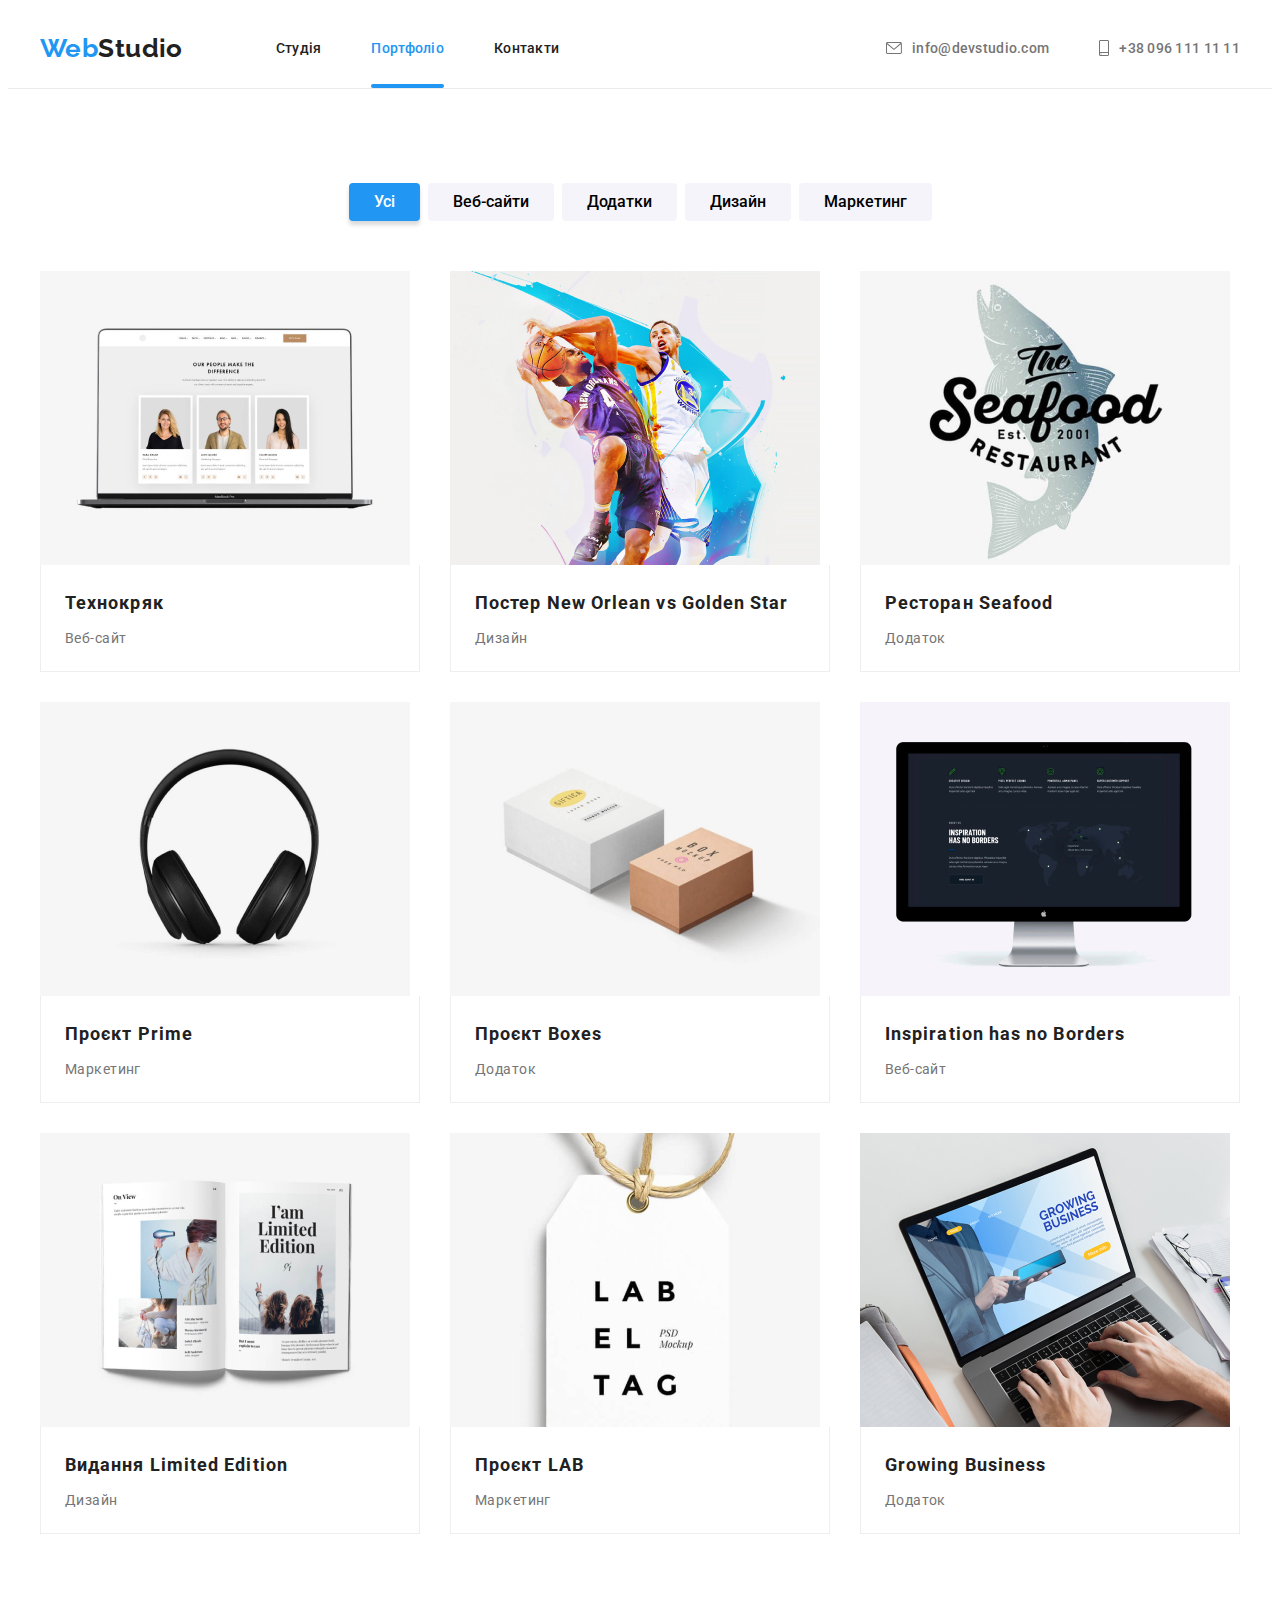
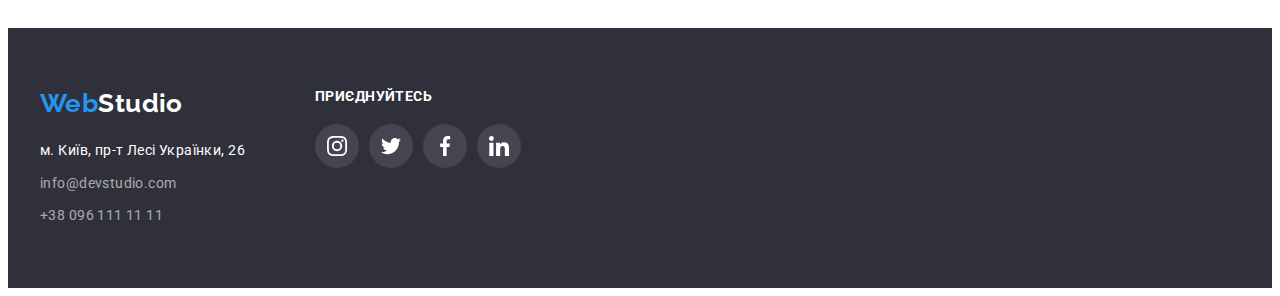
==== portfolio.html @ 5dc272d8 "HW6" ====
<!DOCTYPE html>
<html lang="uk">
  <head>
    <meta charset="UTF-8" />
    <meta http-equiv="X-UA-Compatible" content="IE=edge" />
    <meta name="viewport" content="width=device-width, initial-scale=1.0" />

    <title>Document</title>
    <link
      href="https://fonts.googleapis.com/css2?family=Raleway:wght@700&family=Roboto:wght@400;500;700;900&display=swap"
      rel="stylesheet"
    />
    <link
      rel="stylesheet"
      href="https://cdnjs.cloudflare.com/ajax/libs/modern-normalize/1.1.0/modern-normalize.min.css"
      integrity="sha512-wpPYUAdjBVSE4KJnH1VR1HeZfpl1ub8YT/NKx4PuQ5NmX2tKuGu6U/JRp5y+Y8XG2tV+wKQpNHVUX03MfMFn9Q=="
      crossorigin="anonymous"
      referrerpolicy="no-referrer"
    />
    <link rel="stylesheet" href="./css/styles.css" />
  </head>
  <body>
    <header>
      <div class="conteiner mein">
        <a class="logo" href="#"><span class="logo-first-word"> Web</span>Studio</a>
        <nav>
          <ul class="header-navigation">
            <li><a href="index.html" class="nav-link-studia">Студія</a></li>
            <li><a href="portfolio.html" class="nav-link-portfolio current">Портфоліо</a></li>
            <li><a href="#" class="nav-link-contacts">Контакти</a></li>
          </ul>
        </nav>
        <ul class="communication-links">
          <li class="communication-links-list">
            <a class="link-icon" href="mailto:info@devstudio.com">
              <svg class="communication-links-icon" width="16" height="18">
                <use href="images/icons.svg#envelope"></use>
              </svg>
              info@devstudio.com</a
            >
          </li>
          <li class="communication-links-list">
            <a class="link-icon" href="tel:+380961111111">
              <svg class="communication-links-icon" width="10" height="18">
                <use href="images/icons.svg#smartphone"></use>
              </svg>
              +38 096 111 11 11
            </a>
          </li>
        </ul>
      </div>
    </header>

    <main>
      <section class="sect-portfolio">
        <div class="conteiner">
          <h1>Портфоліо</h1>
          <ul class="portfolio-button-filter">
            <li>
              <button class="filter-button-all current" type="button">Усі</button>
            </li>
            <li>
              <button type="button">Веб-сайти</button>
            </li>
            <li>
              <button type="button">Додатки</button>
            </li>
            <li>
              <button type="button">Дизайн</button>
            </li>
            <li>
              <button type="button">Маркетинг</button>
            </li>
          </ul>

          <ul class="list-portfolio">
            <li class="list-portfolio-item">
              <a class="list-portfolio-item-link" href="#">
                <div class="list-portfolio-img-overlay">
                  <img src="images/portfolio-website-.jpg" alt="Ноутбук" width="370" height="294" />
                  <div class="list-portfolio-overlay">
                    <p>
                      Ресурс пропонує комплексні пропозиції з різним рівнем функціоналу та сервісів.
                      Все це дозволить відвідувачу отримати вичерпні відомості про компанію чи
                      приватну особу.
                    </p>
                  </div>
                </div>
                <div class="portfolio-box-text">
                  <h2>Технокряк</h2>
                  <p>Веб-сайт</p>
                </div>
              </a>
            </li>
            <li class="list-portfolio-item">
              <a class="list-portfolio-item-link" href="#">
                <div class="list-portfolio-img-overlay">
                  <img
                    src="images/portfolio-new-orleans-golden-star-poster.jpg"
                    alt="Баскетболісти"
                    width="370"
                    height="294"
                  />

                  <div class="list-portfolio-overlay">
                    <p>
                      Ресурс пропонує комплексні пропозиції з різним рівнем функціоналу та сервісів.
                      Все це дозволить відвідувачу отримати вичерпні відомості про компанію чи
                      приватну особу.
                    </p>
                  </div>
                </div>

                <div class="portfolio-box-text">
                  <h2>Постер New Orlean vs Golden Star</h2>
                  <p>Дизайн</p>
                </div>
              </a>
            </li>
            <li class="list-portfolio-item">
              <a class="list-portfolio-item-link" href="#">
                <div class="list-portfolio-img-overlay">
                  <img
                    src="images/portfolio-seafood-restaurant.jpg"
                    alt="Логотип ресторану"
                    width="370"
                    height="294"
                  />
                  <div class="list-portfolio-overlay">
                    <p>
                      Ресурс пропонує комплексні пропозиції з різним рівнем функціоналу та сервісів.
                      Все це дозволить відвідувачу отримати вичерпні відомості про компанію чи
                      приватну особу.
                    </p>
                  </div>
                </div>
                <div class="portfolio-box-text">
                  <h2>Ресторан Seafood</h2>
                  <p>Додаток</p>
                  <p></p>
                </div>
              </a>
            </li>
            <li class="list-portfolio-item">
              <a class="list-portfolio-item-link" href="#">
                <div class="list-portfolio-img-overlay">
                  <img
                    src="images/portfolio-project-prime.jpg"
                    alt="Навушники"
                    width="370"
                    height="294"
                  />
                  <div class="list-portfolio-overlay">
                    <p>
                      Ресурс пропонує комплексні пропозиції з різним рівнем функціоналу та сервісів.
                      Все це дозволить відвідувачу отримати вичерпні відомості про компанію чи
                      приватну особу.
                    </p>
                  </div>
                </div>
                <div class="portfolio-box-text">
                  <h2>Проєкт Prime</h2>
                  <p>Маркетинг</p>
                </div>
              </a>
            </li>
            <li class="list-portfolio-item">
              <a class="list-portfolio-item-link" href="#">
                <div class="list-portfolio-img-overlay">
                  <img
                    src="images/portfolio-project-boxes.jpg"
                    alt="Коробки"
                    width="370"
                    height="294"
                  />
                  <div class="list-portfolio-overlay">
                    <p>
                      Ресурс пропонує комплексні пропозиції з різним рівнем функціоналу та сервісів.
                      Все це дозволить відвідувачу отримати вичерпні відомості про компанію чи
                      приватну особу.
                    </p>
                  </div>
                </div>
                <div class="portfolio-box-text">
                  <h2>Проєкт Boxes</h2>
                  <p>Додаток</p>
                </div>
              </a>
            </li>
            <li class="list-portfolio-item">
              <a class="list-portfolio-item-link" href="#">
                <div class="list-portfolio-img-overlay">
                  <img
                    src="images/portfolio-inspiration-borders.jpg"
                    alt="Компьютер"
                    width="370"
                    height="294"
                  />
                  <div class="list-portfolio-overlay">
                    <p>
                      Ресурс пропонує комплексні пропозиції з різним рівнем функціоналу та сервісів.
                      Все це дозволить відвідувачу отримати вичерпні відомості про компанію чи
                      приватну особу.
                    </p>
                  </div>
                </div>
                <div class="portfolio-box-text">
                  <h2>Inspiration has no Borders</h2>
                  <p>Веб-сайт</p>
                </div>
              </a>
            </li>
            <li class="list-portfolio-item">
              <a class="list-portfolio-item-link" href="#">
                <div class="list-portfolio-img-overlay">
                  <img
                    src="images/portfolio-limited-edition.jpg"
                    alt="Журнал"
                    width="370"
                    height="294"
                  />
                  <div class="list-portfolio-overlay">
                    <p>
                      Ресурс пропонує комплексні пропозиції з різним рівнем функціоналу та сервісів.
                      Все це дозволить відвідувачу отримати вичерпні відомості про компанію чи
                      приватну особу.
                    </p>
                  </div>
                </div>
                <div class="portfolio-box-text">
                  <h2>Видання Limited Edition</h2>
                  <p>Дизайн</p>
                </div>
              </a>
            </li>
            <li class="list-portfolio-item">
              <a class="list-portfolio-item-link" href="#">
                <div class="list-portfolio-img-overlay">
                  <img
                    src="images/portfolio-lab.jpg"
                    alt="Етикетка проекту"
                    width="370"
                    height="294"
                  />
                  <div class="list-portfolio-overlay">
                    <p>
                      Ресурс пропонує комплексні пропозиції з різним рівнем функціоналу та сервісів.
                      Все це дозволить відвідувачу отримати вичерпні відомості про компанію чи
                      приватну особу.
                    </p>
                  </div>
                </div>
                <div class="portfolio-box-text">
                  <h2>Проєкт LAB</h2>
                  <p>Маркетинг</p>
                </div>
              </a>
            </li>
            <li class="list-portfolio-item">
              <a class="list-portfolio-item-link" href="#">
                <div class="list-portfolio-img-overlay">
                  <img
                    src="images/portfolio-growing-business.jpg"
                    alt="Людина працює за ноутбуком"
                    width="370"
                    height="294"
                  />
                  <div class="list-portfolio-overlay">
                    <p>
                      Ресурс пропонує комплексні пропозиції з різним рівнем функціоналу та сервісів.
                      Все це дозволить відвідувачу отримати вичерпні відомості про компанію чи
                      приватну особу.
                    </p>
                  </div>
                </div>
                <div class="portfolio-box-text">
                  <h2>Growing Business</h2>
                  <p>Додаток</p>
                </div>
              </a>
            </li>
          </ul>
        </div>
      </section>
    </main>

    <footer>
      <div class="conteiner footer">
        <div class="footer-first-block-logo-address">
          <a class="logo" href="#"
            ><span class="logo-first-word">Web</span
            ><span class="logo-footer-second-word">Studio</span></a
          >
          <address>
            <p>м. Київ, пр-т Лесі Українки, 26</p>
            <ul class="footer-communication-links">
              <li>
                <a href="mailto:info@devstudio.com">info@devstudio.com</a>
              </li>
              <li>
                <a href="tel:+380961111111"> +38 096 111 11 11 </a>
              </li>
            </ul>
          </address>
        </div>
        <div class="footer-second-block-link-social">
          <h3>ПРИЄДНУЙТЕСЬ</h3>
          <ul class="footer-second-block-link-social-list">
            <li>
              <a
                class="footer-second-block-link-social-list-item"
                href="https://instagram.com"
                aria-label="Twitter"
                target="_blank"
                rel="noopener noreferrer"
              >
                <svg class="item-icon" width="20" height="20">
                  <use href="images/icons.svg#instagram"></use>
                </svg>
              </a>
            </li>
            <li>
              <a
                class="footer-second-block-link-social-list-item twitter"
                href="https://instagram.com"
                aria-label="Twitter"
                target="_blank"
                rel="noopener noreferrer"
              >
                <svg class="item-icon" width="20" height="20">
                  <use href="images/icons.svg#twitter"></use>
                </svg>
              </a>
            </li>
            <li>
              <a
                class="footer-second-block-link-social-list-item"
                href="https://instagram.com"
                aria-label="Twitter"
                target="_blank"
                rel="noopener noreferrer"
              >
                <svg class="item-icon" width="20" height="20">
                  <use href="images/icons.svg#facebook"></use>
                </svg>
              </a>
            </li>
            <li>
              <a
                class="footer-second-block-link-social-list-item"
                href="https://instagram.com"
                aria-label="Twitter"
                target="_blank"
                rel="noopener noreferrer"
              >
                <svg class="item-icon" width="20" height="20">
                  <use href="images/icons.svg#linkedin"></use>
                </svg>
              </a>
            </li>
          </ul>
        </div>
      </div>
    </footer>
  </body>
</html>
---- css/styles.css ----
body {
  font-family: 'Roboto', sans-serif;
  font-size: 14px;
  letter-spacing: 0.03em;
}
li {
  list-style-type: none;
}
a {
  text-decoration: none;
}
img {
  display: block;
  max-width: 100%;
  height: auto;
}
ul {
  margin-top: 0;
  margin-bottom: 0;
  padding-left: 0;
}
h1,
h2,
h3,
h4,
h5,
h6 {
  margin-top: 0;
  margin-bottom: 0;
}
p {
  margin-top: 0;
  margin-bottom: 0;
}

/* ЗМІННІ*/
:root {
  --brand-color: #2196f3;
  --main-text-color: #212121;
  --second-text-color: #757575;
  --footer-background-color: #2f303a;
  --last-text-color: #ffffff;
  --second-background-color: #f5f4fa;
  --footer-text-color: rgba(255, 255, 255, 0.6);
  --fill-main-color: #AFB1B8;
  
}
/*ОБМЕЖУЮЧИЙ КОНТЕЙНЕР*/
.conteiner {
  max-width: 1200px;
  padding-left: 15px;
  padding-right: 15px;
  margin-left: auto;
  margin-right: auto;
}

/*ШАПКА САЙТУ*/
header {
  border-bottom: 1px solid #ececec;
  height: 80px;
}
.mein {
  display: flex;
  align-items: center;
}

nav > ul {
  display: flex;
}
.communication-links {
  display: flex;
  margin-left: auto;
}

.logo {
  color: var(--main-text-color);
  font-weight: 700;
  font-size: 26px;
  line-height: 1.17;
  font-family: 'Raleway', sans-serif;
}
.logo-first-word {
  color: var(--brand-color);
  font-weight: 700;
}
.header-navigation {
  margin-left: 93px;
}

.header-navigation li {
  display: flex;
  margin-right: 50px;
}
.header-navigation li:last-child {
  margin-right: 0px;
}
.header-navigation a {
  display: block;
  padding-top: 32px;
  padding-bottom: 32px;
  color: var(--main-text-color);
  line-height: 1.17;
  letter-spacing: 0.02em;
  font-weight: 500;
  transition: color 250ms;
    transition-timing-function: cubic-bezier(0.4, 0, 0.2, 1);
}

.communication-links-list {
  display: flex;
  align-items: center;
}
.communication-links-icon {
  fill: var(--second-text-color);
  margin-right: 10px;
  transition: fill 250ms;
  transition-timing-function: cubic-bezier(0.4, 0, 0.2, 1);
}

.link-icon:hover .communication-links-icon,
.link-icon:focus .communication-links-icon
 {
  fill: var(--brand-color);
}

.communication-links li:first-child {
  margin-right: 50px;
}

.communication-links a {
  display: flex;
  align-items: center;

  color: var(--second-text-color);
  line-height: 1.17;
  font-weight: 500;
  letter-spacing: 0.02em;
  transition: color 250ms;
  transition-timing-function: cubic-bezier(0.4, 0, 0.2, 1);
}


.header-navigation a:hover,
.header-navigation a:focus,
.communication-links a:hover,
.communication-links a:focus {
  color: var(--brand-color);
}


.nav-link-studia,
.nav-link-portfolio {
  position: relative;
}
.nav-link-studia.current::after,
.nav-link-portfolio.current::after {
    content: "";
    position: absolute;
    bottom: 0;
    left: 0;
    display: block;
    width: 100%;
    height: 4px;
    background-color: var(--brand-color);
    border-radius: 10px;

}

.nav-link-studia.current,
.nav-link-portfolio.current {
  color: var(--brand-color);
  
}
/* СЕКЦІЯ ГЕРОЙ */
.tittle {
  margin-left: auto;
  margin-right: auto;
  max-width: 1600px;
  background-color: var(--footer-background-color);
  text-align: center;
  padding-top: 200px;
  padding-bottom: 200px;
  background-image: linear-gradient(to right, rgba(47, 48, 58, 0.4), rgba(47, 48, 58, 0.4)),
    url(../images/Img-tittle.jpg);
  background-repeat: no-repeat;
  background-position: center;
  background-size: cover;
}
.tittle h1 {
  color: var(--last-text-color);
  font-size: 44px;
  line-height: 1.36;
  font-weight: 900;
  text-transform: uppercase;
  width: 696px;
  margin-left: auto;
  margin-right: auto;
}
.tittle-hero-button {
  padding: 10px 32px 10px 32px;
  margin-top: 30px;

  background-color: var(--brand-color);
  color: white;
  font-size: 16px;
  line-height: 1.87;
  font-weight: 700;
  cursor: pointer;
  font-family: inherit;
  letter-spacing: 0.06em;
  background: #2196f3;
  border-radius: 4px;
  border: none;
  box-shadow: 0px 4px 4px rgba(0, 0, 0, 0.15);

  transition: background-color 250ms;
  transition-timing-function: cubic-bezier(0.4, 0, 0.2, 1);
}
.tittle-hero-button:hover {
  background-color: #188ce8;
}
/* Модальне вікно */
.modal-background {
  position: fixed;
  z-index: 100;
  width: 100%;
  height: 100%;
  top: 0;
  left: 0;

  display: flex;
  justify-content: center;
  align-items: center;

  background-image: linear-gradient(to right, rgba(47, 48, 58, 0.5), rgba(47, 48, 58, 0.5));
  backdrop-filter: blur(2px);

  visibility: visible;
  opacity: 1;
  pointer-events: initial;

  transition-property: visibility, opacity, pointer-events;
  transition-duration: 250ms;
  transition-timing-function: cubic-bezier(0.4, 0, 0.2, 1);

}

.is-hidden {
  visibility: hidden;
  opacity: 0;
  pointer-events: none;

}
.modal {
  width: 528px;
  height: 581px;
  background-color: white;
  padding-top: 8px;
  padding-right: 8px;

}
.close-modal {
  display: block;
  width: 30px;
  height: 30px;
  margin-left: auto;
  border: 1px solid rgba(0, 0, 0, 0.1);
  border-radius: 50%;
  cursor: pointer;
  background-color: var(--last-text-color);
 
}
.close-modal:hover .modal-close-button {
  fill: var(--brand-color);
}
.modal-close-button {
  display: block;
  margin: auto;

  transition-property: fill;
  transition-duration: 250ms;
  transition-timing-function: cubic-bezier(0.4, 0, 0.2, 1);
}
.call-form {
 padding-right: 40px;
 padding-left: 40px;
 padding-bottom: 40px;
}
.call-form h2 {
  margin-bottom: 12px;
  font-size: 20px;
}

.call-form-input {
  width: 100%;
  margin-bottom: 10px;
  padding-left: 40px;
  height: 40px;
  border: none;
  outline: 1px solid rgba(33, 33, 33, 0.2);
  border-radius: 4px;
  transition-property: outline;
  transition-duration: 250ms;
  transition-timing-function: cubic-bezier(0.4, 0, 0.2, 1);
}

.call-form-input:hover,
.call-form-input:focus {
  outline: 1px solid var(--brand-color);
}
.call-form-textarea:hover,
.call-form-textarea:focus {
  outline: 1px solid var(--brand-color);
}
.call-form button:hover {
background-color: #188ce8;
}

.call-form-textarea {
  width: 100%;
  resize: none;
  height: 120px;
  border: none;
  margin-bottom: 20px;
  padding-top: 12px;
  padding-bottom: 12px;
  padding-left: 16px;
  padding-right: 16px;
  outline: 1px solid rgba(33, 33, 33, 0.2);
  border-radius: 4px;
  transition-property: outline;
  transition-duration: 250ms;
  transition-timing-function: cubic-bezier(0.4, 0, 0.2, 1);
}
.call-form-input-svg {
  fill: black;
  transition-property: fill;
  transition-duration: 250ms;
  transition-timing-function: cubic-bezier(0.4, 0, 0.2, 1);
}
.call-form-input:hover + .call-form-input-svg,
.call-form-input:focus + .call-form-input-svg {
  fill: var(--brand-color);
}


.call-form-input-svg:hover {
  fill: var(--brand-color);
}

.call-form-textarea::placeholder {
  font-family: 'Roboto', sans-serif;
  font-size: 12px;
  letter-spacing: 0.01em;
  color: rgba(117, 117, 117, 0.5);
}

.call-form-label {
  display: flex;
  justify-content: flex-start;

  color:var(--second-text-color);
  font-size: 12px;
  letter-spacing: 0.01em;
  margin-bottom: 4px;
}
.call-form-label-checkbox {
  color: var(--second-text-color);
}
.call-form-label-checkbox a {
 color: var(--brand-color);
 border-bottom: 1px solid var(--brand-color);
}


.call-form-checkbox-label-input {
  -webkit-appearance: none;
  -moz-appearance: none;
  appearance: none;
  position: absolute;

}
.call-form-checkbox-label {
  position: relative;
  padding-left: 25px;

}

.custom-checkbox {
  position: absolute;
  left: 0;
  display: inline-block;
  width: 16px;
  height: 15px;
  border: 2px solid var(--main-text-color);
  border-radius: 2px;
}
.call-form-checkbox-label-input:checked + .custom-checkbox {
  background-image: url(../images/custom.svg);
  background-repeat: no-repeat;
 
  background-color: var(--brand-color);
  background-position: center;
  border: none;
}
.call-form button {
  cursor: pointer;
  background-color: var(--brand-color);
  padding: 10px 52px 10px 52px;
  box-shadow: 0px 4px 4px rgba(0, 0, 0, 0.15);
  border-radius: 4px;
  border: none;

  color: var(--last-text-color);
  font-weight: 700;
  font-size: 16px;
  line-height: 1.87;

  transition-property: background-color;
  transition-duration: 250ms;
  transition-timing-function: cubic-bezier(0.4, 0, 0.2, 1);
}
.call-form-list {
  position: relative;
}
.call-form-submit-button {
  margin-top: 30px;
}
/* Іконки форм */
.call-form-input-svg {
  position: absolute;
  top: 50%;
  left: 15px;
  transform: translateY(-30%);
  display: flex;
  justify-content: center;
  align-items: center;
  width: 18px;
  height: 18px;
}


/* СЕКЦІЯ ОСОБЛИВОСТІ */
.studio-section-advantage {
  display: flex;
  padding-top: 94px;
  padding-bottom: 94px;
}
.studio-section-advantage li {
  width: 270px;
  margin-right: 30px;
}
/* ІКОНКИ */
.studio-section-advantage-background-icon {
  display: flex;
  justify-content: center;
  align-items: center;
  height: 120px;
  background-color: var(--second-background-color);
  border-radius: 4px;
  margin-bottom: 30px;
}


.studio-section-advantage li:last-child {
  margin-right: 0;
}
.studio-section-advantage h3 {
  line-height: 1.14;
  font-weight: 700;
}
.studio-section-advantage p {
  margin-top: 10px;

  line-height: 1.71;
  color: var(--second-text-color);
}


/* СЕКЦІЯ ЧИМ МИ ЗАЙМАЄМОСЯ */
.studio-section-our-activity {
  padding-bottom: 94px;
  text-align: center;
}
.our-activity-photo-list {
  position: relative;
}
.our-activity-photo {
  display: flex;
  gap: 30px;
  margin-top: 50px;
}
.our-activity-photo-list-overlay {
  position: absolute;
  right: 0;
  bottom: 0;
  width: 100%;
  height: 70px;
   
  display: flex;
  justify-content: center;
  align-items: center;

  color: var(--last-text-color);
  background: rgba(47, 48, 58, 0.8);
  font-weight: 700;
  line-height: 16px;
  text-transform: uppercase;
}


/* СЕКЦІЯ НАША КОМАНДА */
.studio-section-our-activity h2 {
  font-size: 36px;
  line-height: 1.16;
  font-weight: 700;
}

.studio-section-our-team {
  background-color: var(--second-background-color);
  padding-top: 94px;
  padding-bottom: 94px;
}
.studio-section-our-team h2 {
  text-align: center;
  font-size: 36px;
  line-height: 1.16;
  font-weight: 700;
  text-align: center;
}
.studio-list-our-team {
  display: flex;
  gap: 30px;
  text-align: center;
  margin-top: 50px;
}
.studio-list-our-team-item {
  background-color: var(--last-text-color);
  border-radius: 0px 0px 4px 4px;
  box-shadow: 0px 1px 3px rgba(0, 0, 0, 0.12), 0px 1px 1px rgba(0, 0, 0, 0.14),
    0px 2px 1px rgba(0, 0, 0, 0.2);
}

.studio-list-our-team h2 {
  font-size: 36px;
  font-weight: 700;
  line-height: 1.16;
  text-align: center;
}
.studio-list-our-team h3 {
  margin-top: 30px;

  font-size: 16px;
  line-height: 1.18;
  font-weight: 500;
}
.studio-list-our-team p {
  margin-top: 10px;
  margin-bottom: 16px;

  line-height: 1.18;
  font-weight: 400;
  color: var(--second-text-color);
}
/* Лінки соц-мереж Наша команда*/
.list-social-link {
  display: flex;
  justify-content: center;
  gap: 10px;
  margin-bottom: 30px;
}


.social-link {
  display: flex;
  align-items: center;
  justify-content: center;
  width: 44px;
  height: 44px;
  border-radius: 50%;

  transition: background-color 250ms;
  transition-timing-function: cubic-bezier(0.4, 0, 0.2, 1);
}
.icon {
  fill: var(--fill-main-color);
  transition: fill, 250ms;
  transition-timing-function: cubic-bezier(0.4, 0, 0.2, 1);
}
.social-link:hover .icon {
  fill: var(--last-text-color);

}
.social-link:hover,
.social-link:focus {
  background-color: var(--brand-color);
}

/* Секція Постійні Клієнти */
.regular-customers {
  padding-top: 94px;
  padding-bottom: 94px;
}
.regular-customers h2 {
 text-align: center;
  font-size: 36px;
  font-weight: 700;
  line-height: 1.16;
}
.section-regular-customers {
  display: flex;
  gap: 30px;
  margin-top: 50px;
}
.section-regular-customers-list {
  width: 170px;
  min-height: 92px;
  border: 1px solid var(--fill-main-color);
  border-radius: 4px;
  display: flex;
  justify-content: center;
  align-items: center;
  transition: border 250ms;
  transition-timing-function: cubic-bezier(0.4, 0, 0.2, 1);
}
.section-regular-customers-item {
  fill: var(--fill-main-color);
  transition: fill 250ms;
  transition-timing-function: cubic-bezier(0.4, 0, 0.2, 1);
}
.section-regular-customers-list:hover .section-regular-customers-item,
.section-regular-customers-list:focus .section-regular-customers-item {
  fill:var(--brand-color);
}
.section-regular-customers-list:hover,
.section-regular-customers-list:focus {
  border: 1px solid var(--brand-color);
}

/*СЕКЦІЯ ФІЛЬТР КНОПОК ТА КОНТЕНТУ*/

.sect-portfolio h1 {
  position: absolute;
  width: 1px;
  height: 1px;
  margin: -1px;
  border: 0;
  padding: 0;

  white-space: nowrap;
  clip-path: inset(100%);
  clip: rect(0 0 0 0);
  overflow: hidden;
}

.filter-button-all.current {
  background-color: var(--brand-color);
  color: var(--last-text-color);
  box-shadow: 0px 4px 4px rgba(0, 0, 0, 0.15);
}
.portfolio-button-filter {
  display: flex;
  justify-content: center;
}
.portfolio-button-filter li {
  margin-right: 8px;
}
.portfolio-button-filter li:last-child {
  margin-right: 0;
}
.portfolio-button-filter button {
  background-color: var(--second-background-color);
  cursor: pointer;
  font-weight: 500;
  font-size: 16px;
  line-height: 1.62;
  font-family: inherit;
  border-style: none;
  border-radius: 4px;
  padding: 6px 25px 6px 25px;
  transition-property: color, background-color, box-shadow;
  transition-duration: 250ms;
  transition-timing-function: cubic-bezier(0.4, 0, 0.2, 1);
}
.portfolio-button-filter button:hover,
.portfolio-button-filter button:focus {
  background-color: var(--brand-color);
  color: var(--last-text-color);
  box-shadow: 0px 3px 1px rgba(0, 0, 0, 0.1), 0px 1px 2px rgba(0, 0, 0, 0.08),
  0px 2px 2px rgba(0, 0, 0, 0.12);
}
.sect-portfolio {
  padding-top: 94px;
  padding-bottom: 94px;
}
.portfolio-box-text {
  padding: 20px 24px 20px 24px;
  border-bottom: 1px solid #eeeeee;
  border-left: 1px solid #eeeeee;
  border-right: 1px solid #eeeeee;
}
.list-portfolio li {
  width: calc((100% - 60px) / 3);
  margin-right: 30px;
  margin-bottom: 30px;
}
/**/
.list-portfolio-img-overlay {
  position: relative;
  overflow: hidden;
}
.list-portfolio-img-overlay p {
  top: 50%;
  bottom: 50%;
}

.list-portfolio-overlay {
  position: absolute;
  width: 100%;
  height: 100%;
  top: 0;

  display: flex;
  justify-content: center;
  align-items: center;
  padding-left: 24px;
  padding-right: 24px;
  background-image: linear-gradient(to right, rgba(33, 150, 243, 0.9), rgba(33, 150, 243, 0.9));
  transform: translatey(100%);
  transition: transform 250ms ease;

}
.list-portfolio-overlay > p {
  color: var(--last-text-color);
  display: block;
  font-weight: 400;
  font-size: 18px;
  line-height: 1.55;
  letter-spacing: 0.03em;

}
.list-portfolio-item-link:hover .list-portfolio-overlay {
  transform: translatey(0);
}
/**/
.list-portfolio a {
  display: block;
  transition: box-shadow 250ms;
  transition-timing-function: cubic-bezier(0.4, 0, 0.2, 1);
}
.list-portfolio a:hover,
.list-portfolio a:focus {
  box-shadow: 0px 1px 1px rgba(0, 0, 0, 0.12), 0px 4px 4px rgba(0, 0, 0, 0.06),
    1px 4px 6px rgba(0, 0, 0, 0.16);
}

.list-portfolio li:nth-child(3n) {
  margin-right: 0;
}
.list-portfolio li:nth-last-child(-n + 3) {
  margin-bottom: 0;
}
.list-portfolio {
  display: flex;
  flex-wrap: wrap;
  margin-top: 50px;
}

.list-portfolio h2 {
  margin-bottom: 4px;
}
.portfolio-box-text p {

  color: var(--second-text-color);
  line-height: 1.87;
}
.list-portfolio h2 {
  color: var(--main-text-color);
  font-size: 18px;
  line-height: 2;
  letter-spacing: 0.06em;
}

/*ПІДВАЛ СТОРІНОК*/

.footer {
  display: flex;
  padding-top: 60px;
  padding-bottom: 60px;
  gap: 70px;
}

footer {
  background-color: var(--footer-background-color);
}


.logo-footer-second-word {
  color: var(--last-text-color);
}

.footer-communication-links a {
  color: var(--footer-text-color);
  line-height: 1.7;
  font-weight: 400;
  font-style: normal;
  transition: color 250ms;
  transition-timing-function: cubic-bezier(0.4, 0, 0.2, 1);
}

address p {
  margin-top: 20px;

  color: var(--last-text-color);
  font-style: normal;

  line-height: 1.7;
}
.footer-communication-links li {
  margin-bottom: 9px;
  margin-top: 9px;
}
.footer-communication-links li:last-child {
  margin-top: 0;
  margin-bottom: 0;
}
.footer-communication-links a:hover,
.footer-communication-links a:focus {
  color: var(--brand-color);
}

/* ІКОНКИ */
.footer-second-block-link-social-list {
  display: flex;
  gap: 10px;
}
.footer-second-block-link-social h3 {
  font-weight: 700;
  font-size: 14px;
  line-height: 16px;
  letter-spacing: 0.03em;
  color: var(--last-text-color);
}
.footer-second-block-link-social-list-item {
  display: flex;
  justify-content: center;
  align-items: center;
  border-radius: 50%;
  background-color: rgba(255, 255, 255, 0.1);
  width: 44px;
  height: 44px;

  transition: background-color 250ms;
  transition-timing-function: cubic-bezier(0.4, 0, 0.2, 1);
}

.footer-second-block-link-social-list-item:hover,
.footer-second-block-link-social-list-item:focus {
  background-color: var(--brand-color);
}
.item-icon {
   fill: var(--last-text-color);
}

.footer-second-block-link-social-list {
  margin-top: 20px;
}


.footer-form {
  display: flex;
  align-items: flex-end;
  margin-bottom: auto;

}
.footer-form-group {
  width: 358px;
}
.footer-input {
  width: 358px;
  height: 50px;
  padding-left: 16px;
  border: none;
  color: var(--last-text-color);
  background-color: var(--footer-background-color);
  border-radius: 4px;
  outline: 1px solid rgba(255, 255, 255, 0.3);
}
.footer-form-label {
  display: block;
  color: var(--last-text-color);
  text-transform: uppercase;
  font-weight: 700;
  margin-bottom: 20px;
}
.footer-form-label-group {
  margin-left: 10px;
}
.footer-form-label-group-button {
  display: flex;
  justify-content: center;
  align-items: center;
  height: 50px;
  padding-left: 28px;
  padding-right: 28px;
  
  cursor: pointer;
  border-radius: 4px;
  border: 1px solid rgba(255, 255, 255, 0.3);
  color: var(--last-text-color);
  background-color: var(--brand-color);
  font-size: 16px;
  line-height: 1.87;
  font-weight: 700;

  transition-property: background-color;
  transition-duration: 250ms;
  transition-timing-function: cubic-bezier(0.4, 0, 0.2, 1);
}
.footer-form-label-group-button:hover {
background-color: #188ce8;
}
.footer-form-group-button {
  margin-left: 12px;
}
.footer-form-group-button-icon {
  margin-left: 10px;
}
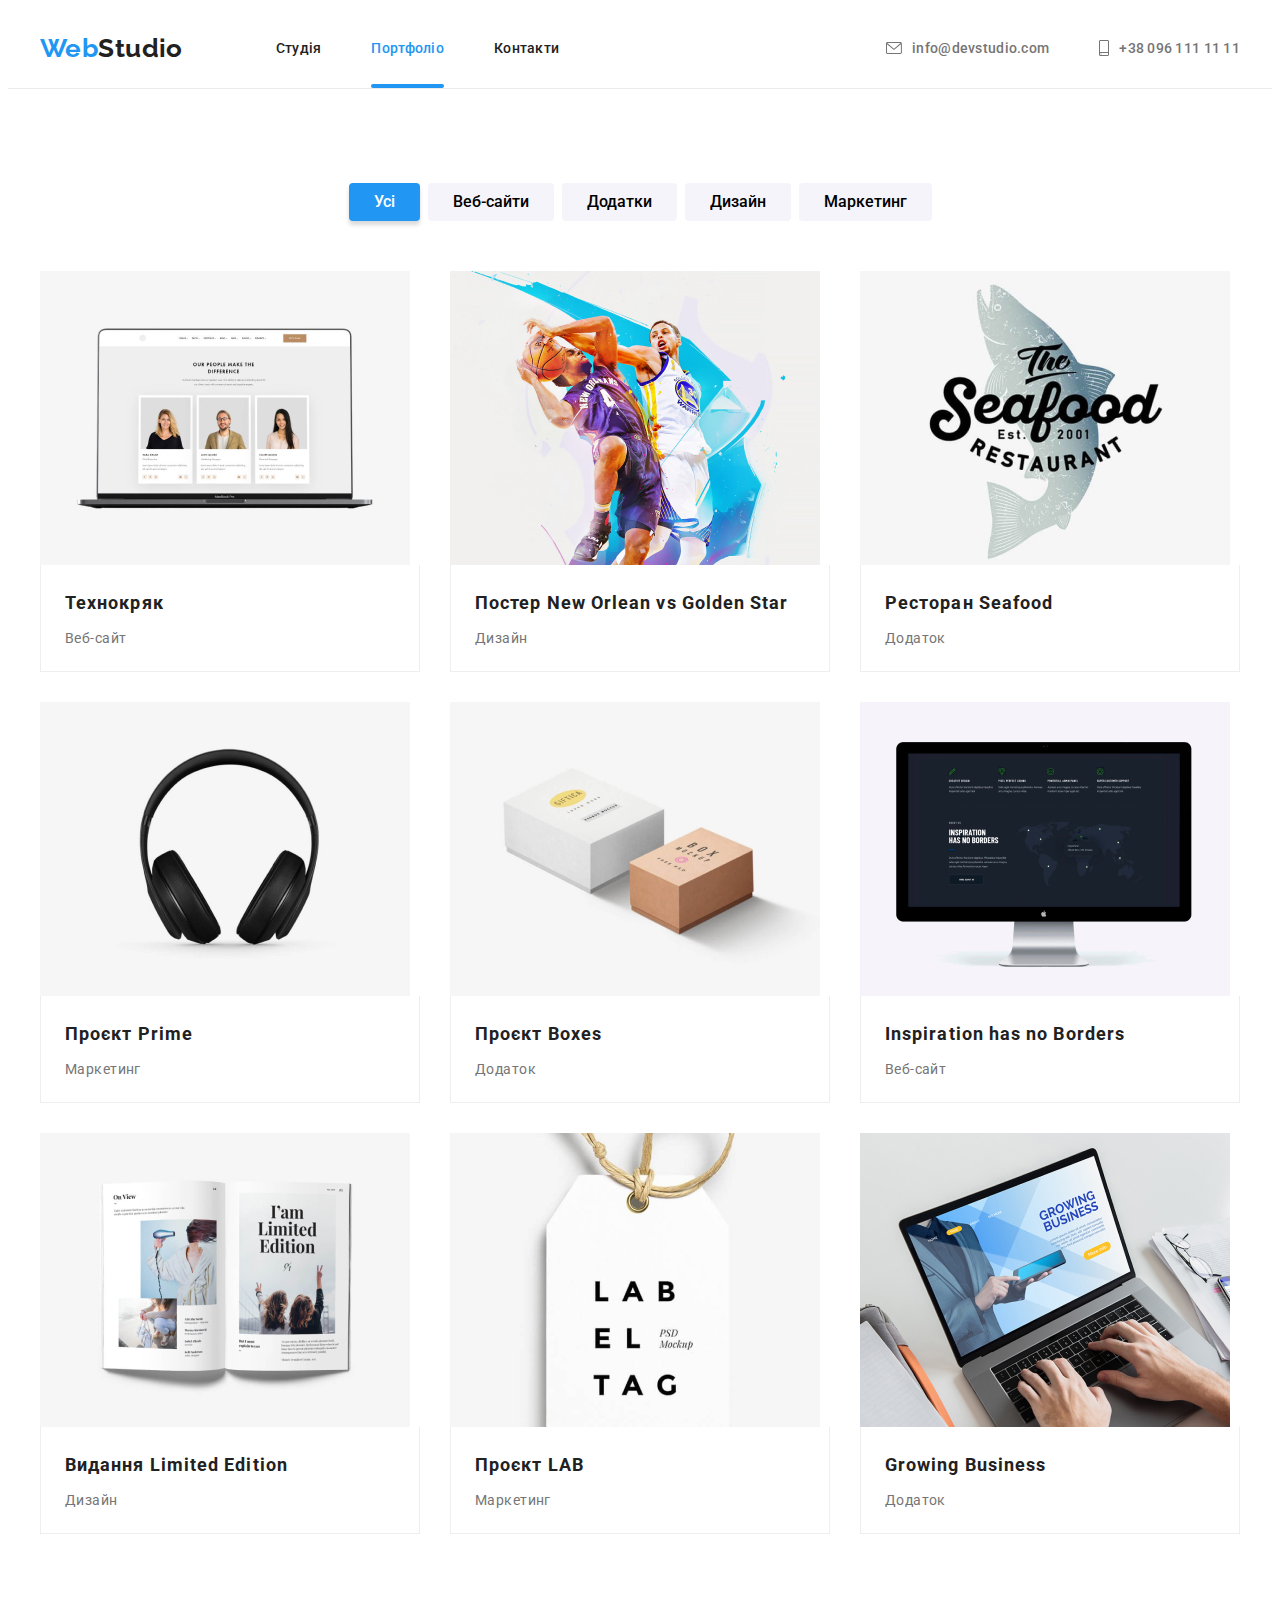
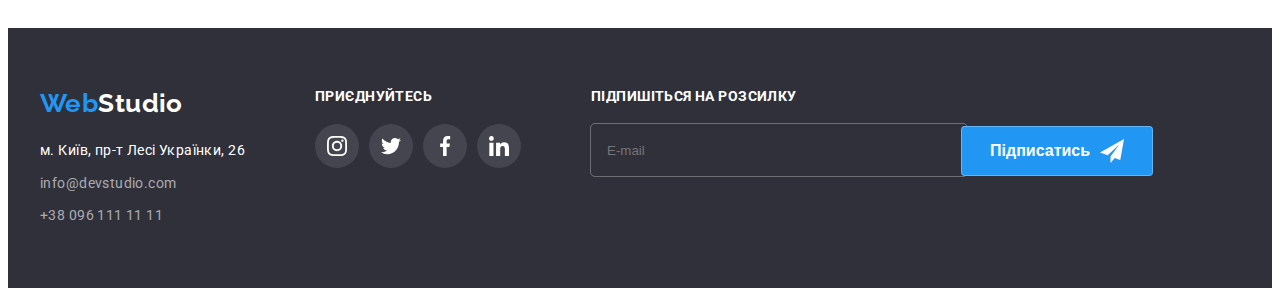
==== commit 7acfa8fe: "HW6" ====
--- a/portfolio.html
+++ b/portfolio.html
@@ -287,10 +287,8 @@
     <footer>
       <div class="conteiner footer">
         <div class="footer-first-block-logo-address">
-          <a class="logo" href="#"
-            ><span class="logo-first-word">Web</span
-            ><span class="logo-footer-second-word">Studio</span></a
-          >
+          <a class="logo" href="#"><span class="logo-first-word">Web</span><span
+              class="logo-footer-second-word">Studio</span></a>
           <address>
             <p>м. Київ, пр-т Лесі Українки, 26</p>
             <ul class="footer-communication-links">
@@ -307,52 +305,32 @@
           <h3>ПРИЄДНУЙТЕСЬ</h3>
           <ul class="footer-second-block-link-social-list">
             <li>
-              <a
-                class="footer-second-block-link-social-list-item"
-                href="https://instagram.com"
-                aria-label="Twitter"
-                target="_blank"
-                rel="noopener noreferrer"
-              >
+              <a class="footer-second-block-link-social-list-item" href="https://instagram.com" aria-label="intagram"
+                target="_blank" rel="noopener noreferrer">
                 <svg class="item-icon" width="20" height="20">
                   <use href="images/icons.svg#instagram"></use>
                 </svg>
               </a>
             </li>
             <li>
-              <a
-                class="footer-second-block-link-social-list-item twitter"
-                href="https://instagram.com"
-                aria-label="Twitter"
-                target="_blank"
-                rel="noopener noreferrer"
-              >
+              <a class="footer-second-block-link-social-list-item twitter" href="https://twitter.com" aria-label="Twitter"
+                target="_blank" rel="noopener noreferrer">
                 <svg class="item-icon" width="20" height="20">
                   <use href="images/icons.svg#twitter"></use>
                 </svg>
               </a>
             </li>
             <li>
-              <a
-                class="footer-second-block-link-social-list-item"
-                href="https://instagram.com"
-                aria-label="Twitter"
-                target="_blank"
-                rel="noopener noreferrer"
-              >
+              <a class="footer-second-block-link-social-list-item" href="https://facebook.com" aria-label="Facebook"
+                target="_blank" rel="noopener noreferrer">
                 <svg class="item-icon" width="20" height="20">
                   <use href="images/icons.svg#facebook"></use>
                 </svg>
               </a>
             </li>
             <li>
-              <a
-                class="footer-second-block-link-social-list-item"
-                href="https://instagram.com"
-                aria-label="Twitter"
-                target="_blank"
-                rel="noopener noreferrer"
-              >
+              <a class="footer-second-block-link-social-list-item" href="https://linkedin.com" aria-label="LinkedIn"
+                target="_blank" rel="noopener noreferrer">
                 <svg class="item-icon" width="20" height="20">
                   <use href="images/icons.svg#linkedin"></use>
                 </svg>
@@ -360,6 +338,22 @@
             </li>
           </ul>
         </div>
+    
+        <form class="footer-form" autocomplete="off">
+          <div class="footer-form-group">
+            <label class="footer-form-label" for="email">Підпишіться на розсилку</label>
+            <input class="footer-input" type="email" name="email" id="email" placeholder="E-mail" />
+          </div>
+          <div class="footer-form-group-button">
+            <label class="footer-form-label-group" for="submit"></label>
+            <button class="footer-form-label-group-button" id="submit" type="submit">
+              Підписатись
+              <svg class="footer-form-group-button-icon" width="24" height="24">
+                <use href="./images/icons.svg#send"></use>
+              </svg>
+            </button>
+          </div>
+        </form>
       </div>
     </footer>
   </body>
--- a/css/styles.css
+++ b/css/styles.css
@@ -403,6 +403,13 @@
   background-position: center;
   border: none;
 }
+.call-form-checkbox-label-text {
+  color: #757575;
+}
+.call-form-checkbox-label-text a {
+  color: var(--brand-color);
+  border-bottom: 1px solid var(--brand-color);
+}
 .call-form button {
   cursor: pointer;
   background-color: var(--brand-color);
